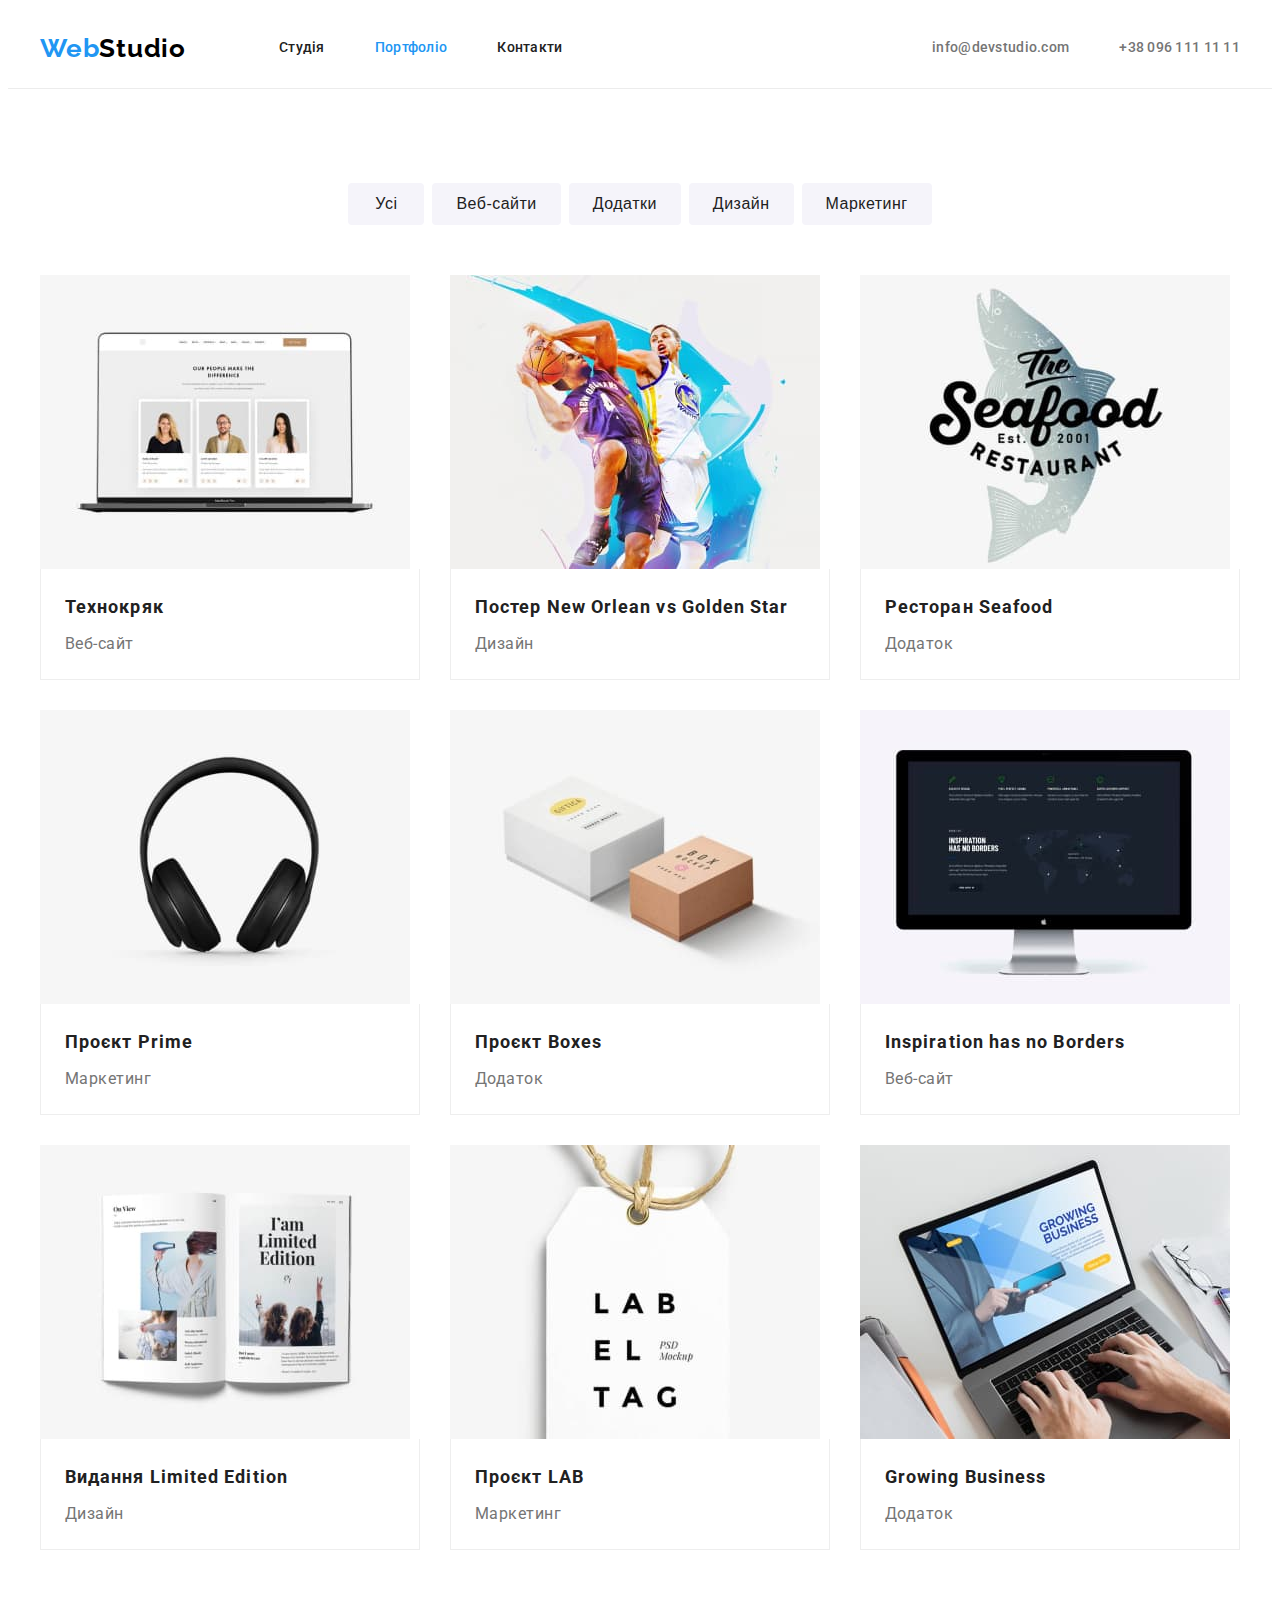
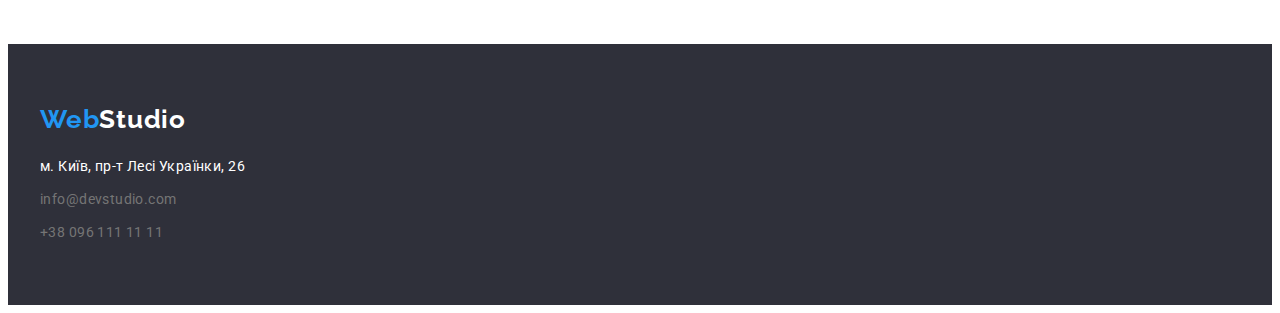
==== portfolio.html @ 536db1f9 "sum" ====
<!DOCTYPE html>
<html lang="uk">
  <head>
    <meta charset="UTF-8" />
    <meta http-equiv="X-UA-Compatible" content="IE=edge" />
    <meta name="viewport" content="width=device-width, initial-scale=1.0" />
    <title>portfolio</title>
    <link rel="preconnect" href="https://fonts.googleapis.com" />
    <link rel="preconnect" href="https://fonts.gstatic.com" crossorigin />
    <link
      href="https://fonts.googleapis.com/css2?family=Raleway:wght@700&family=Roboto:wght@400;500;700;900&display=swap"
      rel="stylesheet"
    />
    <link
      rel="stylesheet"
      href="https://cdnjs.cloudflare.com/ajax/libs/modern-normalize/1.1.0/modern-normalize.min.css"
      integrity="sha512-wpPYUAdjBVSE4KJnH1VR1HeZfpl1ub8YT/NKx4PuQ5NmX2tKuGu6U/JRp5y+Y8XG2tV+wKQpNHVUX03MfMFn9Q=="
      crossorigin="anonymous"
      referrerpolicy="no-referrer"
    />
    <link rel="stylesheet" href="./css/styles.css" />
  </head>
  <body>
    <header>
      <div class="header container">
        <!--logo-->
        <div class="logo-nav">
          <a class="logo" href="./index.html"><span class="logo-web">Web</span>Studio</a>
          <!--navigation-->
          <nav class="nav">
            <ul class="navigation list">
              <li class="navigation-list-item">
                <a class="navigation-item" href="/">Студія</a>
              </li>
              <li class="navigation-list-item">
                <a class="navigation-item active" href="./portfolio.html">Портфоліо</a>
              </li>
              <li class="navigation-list-item"><a class="navigation-item" href="/">Контакти</a></li>
            </ul>
          </nav>
        </div>
        <!--contacts-->
         <ul class="contacts list">
            <li class="contacts-list-item">
              <a class="contacts-item" href="mailto:info@devstudio.com">info@devstudio.com</a>
            </li>
            <li class="contacts-list-item">
              <a class="contacts-item" href="tel:+380961111111">+38 096 111 11 11</a>
            </li>
          </ul>
        </div>
    </header>
    <main>
      <section class="section">
        <div class="portfolio container">
          <h1 class="visually-hidden">Портфоліо</h1>
          <ul class="button list">
            <li class="btn-item">
              <button type="button" class="button-portfolio all">Усі</button>
            </li>
            <li class="btn-item">
              <button type="button" class="button-portfolio">Веб-сайти</button>
            </li>
            <li class="btn-item">
              <button type="button" class="button-portfolio">Додатки</button>
            </li>
            <li class="btn-item"><button type="button" class="button-portfolio">Дизайн</button></li>
            <li class="btn-item">
              <button type="button" class="button-portfolio">Маркетинг</button>
            </li>
          </ul>
          <ul class="portfolio list">
            <li class="portfolio-list-item">
              <a class="portfolio-item" href="/"
                ><img src="./images/portfolio-img1.jpg" width="370" alt="ноутбук" />
                <div class="portfolio-item-title">
                  <h2 class="portfolio-name">Технокряк</h2>
                  <p>Веб-сайт</p>
                </div></a
              >
            </li>
            <li class="portfolio-list-item">
              <a class="portfolio-item" href="/"
                ><img src="./images/portfolio-img2.jpg" width="370" alt="баскетбол" />
                <div class="portfolio-item-title">
                  <h2 class="portfolio-name">Постер New Orlean vs Golden Star</h2>
                  <p>Дизайн</p>
                </div></a
              >
            </li>
            <li class="portfolio-list-item">
              <a class="portfolio-item" href="/"
                ><img src="./images/portfolio-img3.jpg" width="370" alt="риба" />
                <div class="portfolio-item-title">
                  <h2 class="portfolio-name">Ресторан Seafood</h2>
                  <p>Додаток</p>
                </div></a
              >
            </li>
            <li class="portfolio-list-item">
              <a class="portfolio-item" href="/"
                ><img src="./images/portfolio-img4.jpg" width="370" alt="навушники" />
                <div class="portfolio-item-title">
                  <h2 class="portfolio-name">Проєкт Prime</h2>
                  <p>Маркетинг</p>
                </div></a
              >
            </li>
            <li class="portfolio-list-item">
              <a class="portfolio-item" href="/"
                ><img src="./images/portfolio-img5.jpg" width="370" alt="дві коробки" />
                <div class="portfolio-item-title">
                  <h2 class="portfolio-name">Проєкт Boxes</h2>
                  <p>Додаток</p>
                </div></a
              >
            </li>
            <li class="portfolio-list-item">
              <a class="portfolio-item" href="/"
                ><img src="./images/portfolio-img6.jpg" width="370" alt="монітор" />
                <div class="portfolio-item-title">
                  <h2 class="portfolio-name">Inspiration has no Borders</h2>
                  <p>Веб-сайт</p>
                </div></a
              >
            </li>
            <li class="portfolio-list-item">
              <a class="portfolio-item" href="/"
                ><img src="./images/portfolio-img7.jpg" width="370" alt="книга" />
                <div class="portfolio-item-title">
                  <h2 class="portfolio-name">Видання Limited Edition</h2>
                  <p>Дизайн</p>
                </div></a
              >
            </li>
            <li class="portfolio-list-item">
              <a class="portfolio-item" href="/"
                ><img src="./images/portfolio-img8.jpg" width="370" alt="етикетка" />
                <div class="portfolio-item-title">
                  <h2 class="portfolio-name">Проєкт LAB</h2>
                  <p>Маркетинг</p>
                </div></a
              >
            </li>
            <li class="portfolio-list-item">
              <a class="portfolio-item" href="/"
                ><img src="./images/portfolio-img9.jpg" width="370" alt="руки на ноутбуці" />
                <div class="portfolio-item-title">
                  <h2 class="portfolio-name">Growing Business</h2>
                  <p>Додаток</p>
                </div></a
              >
            </li>
          </ul>
        </div>
      </section>
    </main>
    <footer class="footer">
      <div class="footer container">
        <div class="logo-all">
          <a class="logo" href="./index.html"><span class="logo-web">Web</span>Studio</a>
        </div>
        <address>
          <ul class="adress list">
            <li class="adress-item">
              <a class="adress phisical" href="https://cutt.ly/nXoE7GO"
                >м. Київ, пр-т Лесі Українки, 26</a
              >
            </li>
            <li class="adress-item">
              <a class="adress mail" href="mailto:info@devstudio.com">info@devstudio.com</a>
            </li>
            <li class="adress-item">
              <a class="adress phone" href="tel:+380961111111">+38 096 111 11 11</a>
            </li>
          </ul>
        </address>
      </div>
    </footer>
  </body>
</html>
---- css/styles.css ----
:root {
  --accent-color: #2196f3;
  --main-text-color: #212121;
  --gray-text-color: #757575;
  --background-darkblue-color: #2f303a;
  --white-color: #fff;
  --black-color: #000;
  --background-gray-color: #f5f4fa;
  --border-header: #ececec;
  --border-portfolio: #eeeeee;
  --button-hero-active: #188ce8;
}
body {
  font-family: Roboto, sans-serif;
  color: var(--main-text-color);
  background-color: var(--white-color);
}
h1,
h2,
h3,
h4,
h5,
h6,
ul,
p {
  margin: 0;
  padding: 0;
}
.container {
  width: 1200px;
  margin-left: auto;
  margin-right: auto;
  padding: 0 15px;
}
.section {
  padding-top: 94px;
  padding-bottom: 94px;
}
header {
  border-bottom: 1px solid var(--border-header);
}
.header.container {
  display: flex;
  justify-content: space-between;
  align-items: center;
}
.logo-nav {
  display: flex;
  align-items: center;
}

.logo {
  color: var(--black-color);
  font-family: Raleway, sans-serif;
  font-weight: 700;
  font-size: 26px;
  line-height: 1.19;
  text-decoration: none;
  letter-spacing: 0.03em;
}
.logo-web {
  color: var(--accent-color);
}
.list {
  list-style: none;
}
.nav {
  margin-left: 93px;
}

.navigation.list,
.contacts.list {
  font-weight: 500;
  font-size: 14px;
  line-height: 1.14;
  letter-spacing: 0.02em;
  text-decoration: none;
  display: flex;
  align-items: center;
  padding-top: 32px;
  padding-bottom: 32px;
}

.contacts-item {
  color: var(--gray-text-color);
  text-decoration: none;
}
.contacts-list-item {
  margin-right: 50px;
 
}
.contacts-list-item:last-child {
  margin-right: 0;
}
.navigation-list-item {
  margin-right: 50px;
}
.navigation-list-item:last-child {
  margin-right: 0;
}
.navigation-item {
  line-height: 1;
  color: var(--main-text-color);
  text-decoration: none;
  line-height: 1.14;
  letter-spacing: 0.02em;
}

.navigation-item:hover,
.navigation-item:focus,
.contacts-item:hover,
.contacts-item:focus,
.active {
  color: var(--accent-color);
}

.hero {
  background-color: var(--background-darkblue-color);
  text-align: center;
  padding-top: 200px;
  padding-bottom: 200px;
}
.hero-title {
  color: var(--white-color);
  font-weight: 900;
  font-size: 44px;
  line-height: 1.36;
  letter-spacing: 0.06em;
  text-transform: uppercase;
  margin-right: auto;
  margin-left: auto;
  margin-bottom: 30px;
  width: 696px;
}

.button-hero {
  font-weight: 700;
  font-size: 16px;
  line-height: 1.87;
  align-items: center;
  text-align: center;
  letter-spacing: 0.06em;
  cursor: pointer;
  box-shadow: 0px 4px 4px rgba(0, 0, 0, 0.15);
  border-radius: 4px;
  border-color: transparent;
  padding: 10px 32px;
}
.button-hero:hover,
.button-hero:focus {
  background-color: var(--button-hero-active);
}
.button.list {
  display: flex;
  justify-content: center;
  margin-bottom: 50px;
}

.button-portfolio {
  background-color: var(--background-gray-color);
  color: var(--main-text-color);
  font-weight: 500;
  font-size: 16px;
  line-height: 1.62;
  text-align: center;
  letter-spacing: 0.03em;
  cursor: pointer;
  border-radius: 4px;
  border-color: transparent;
  padding: 6px 22px;
}

.button-portfolio.all {
  padding-left: 25px;
  padding-right: 25px;
}
.btn-item {
  margin-right: 8px;
}
.btn-item:last-child {
  margin-right: 0;
}

.button-hero,
.button-portfolio:hover,
.button-portfolio:focus {
  background-color: var(--accent-color);
  color: var(--white-color);
}

.visually-hidden {
  position: absolute;
  white-space: nowrap;
  width: 1px;
  height: 1px;
  overflow: hidden;
  border: 0;
  padding: 0;
  clip: rect(0 0 0 0);
  clip-path: inset(50%);
  margin: -1px;
}

.features.list {
  display: flex;
}
.features-item {
  flex-basis: calc((100%-90px)/4 );
  margin-right: 30px;
}
.features-item:last-child {
  margin-right: 0;
}
.features-name {
  font-weight: 700;
  font-size: 14px;
  line-height: 1.14;
  text-transform: uppercase;
  letter-spacing: 0.03em;
  margin-bottom: 10px;
}
.features-text {
  font-size: 14px;
  line-height: 1.71;
  color: var(--gray-text-color);
  letter-spacing: 0.03em;
}
.specialization.section {
  padding-top: 0;
}
.specialization.list {
  display: flex;
}
.specialization-item {
  margin-right: 30px;
}
.specialization-item:last-child {
  margin-right: 0;
}

.team {
  background-color: var(--background-gray-color);
  text-align: center;
}
.title {
  font-weight: 700;
  font-size: 36px;
  line-height: 1.16;
  text-align: center;
  letter-spacing: 0.03em;
  margin-bottom: 50px;
}
.team.list {
  display: flex;
}
.team-card {
  background-color: var(--white-color);
  text-decoration: none;
  flex-basis: calc((100% - 90px) / 4);
  margin-right: 30px;
  box-shadow: 0px 1px 3px rgba(0, 0, 0, 0.12), 0px 1px 1px rgba(0, 0, 0, 0.14),
    0px 2px 1px rgba(0, 0, 0, 0.2);
  border-radius: 0px 0px 4px 4px;
}
.team-card:last-child {
  margin-right: 0;
}
img {
  display: block;
  max-width: 100%;
  height: auto;
}
.team-name {
  color: var(--main-text-color);
  font-weight: 500;
  font-size: 16px;
  line-height: 1.19;
  letter-spacing: 0.03em;
  margin-bottom: 10px;
}

.team-profession {
  font-size: 16px;
  line-height: 1.19;
  letter-spacing: 0.03em;
  color: var(--gray-text-color);
}
.team-card-name {
  padding-top: 30px;
  padding-bottom: 30px;
}
.button.list {
  display: flex;
}

.portfolio.list {
  display: flex;
  flex-wrap: wrap;
}
.portfolio-list-item {
  flex-basis: calc((100% - 60px) / 3 );
  margin-right: 30px;
  margin-bottom: 30px;
}
.portfolio-list-item:nth-child(3n) {
  margin-right: 0;
}
.portfolio-list-item:nth-last-child(-n + 3) {
  margin-bottom: 0;
}
.portfolio-item-title {
  border: 1px solid var(--border-portfolio);
  border-top: none;
  padding: 20px 24px;
}
.portfolio-item {
  text-decoration: none;
  font-size: 16px;
  line-height: 1.88;
  letter-spacing: 0.03em;
  color: var(--gray-text-color);
}
.portfolio-name {
  font-weight: 700;
  font-size: 18px;
  line-height: 2;
  letter-spacing: 0.06em;
  color: var(--main-text-color);
  margin-bottom: 4px;
}

footer {
  background-color: var(--background-darkblue-color);
  padding-top: 60px;
  padding-bottom: 60px;
}

.logo-all {
  margin-bottom: 20px;
}
.logo-all > .logo,
.adress.phisical {
  color: var(--white-color);
}
.adress {
  color: var(--gray-text-color);
  font-size: 14px;
  line-height: 1.71;
  font-style: normal;
  text-decoration: none;
  letter-spacing: 0.03em;
}
.adress:hover,
.adress:focus {
  color: var(--accent-color);
}
.adress-item {
  margin-bottom: 9px;
}
.adress-item:last-child {
  margin-bottom: 0;
}
.icon-nav{
  margin-right: 10px;
  object-position: 50% 50%;
}
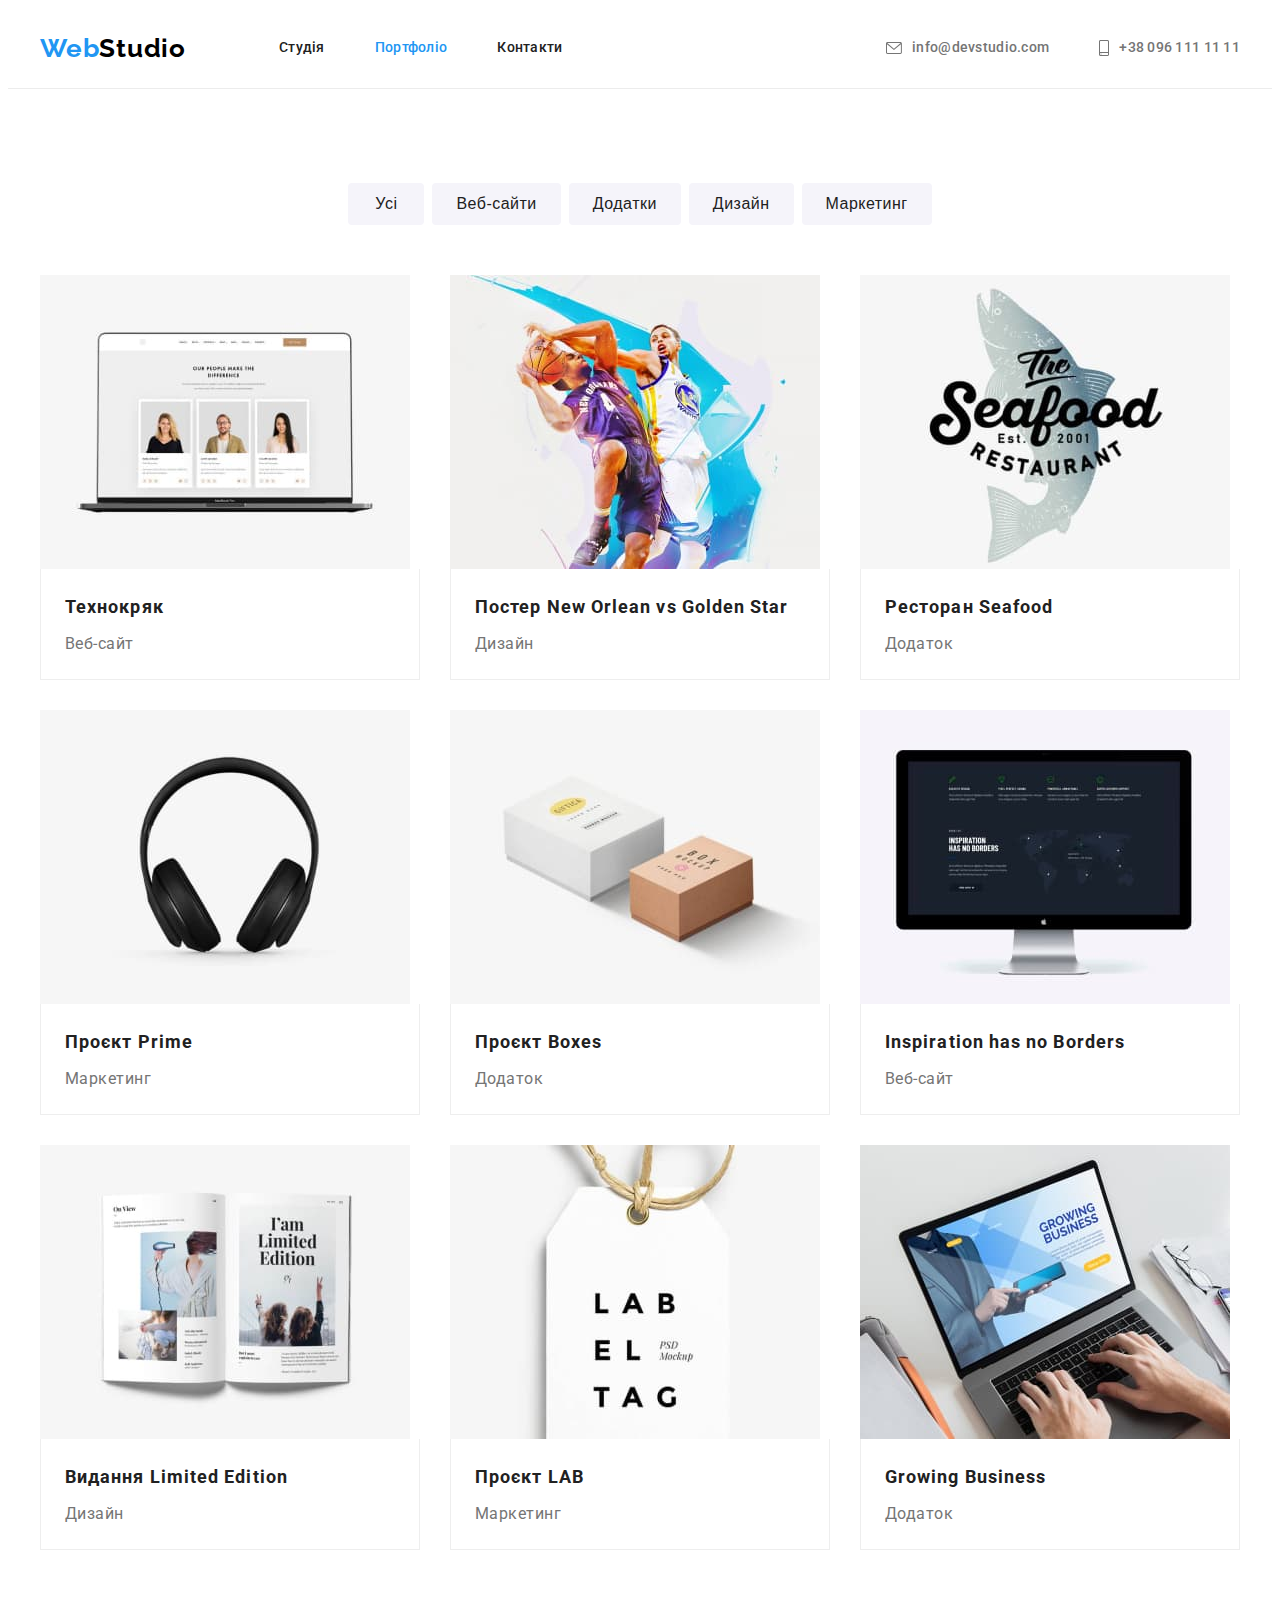
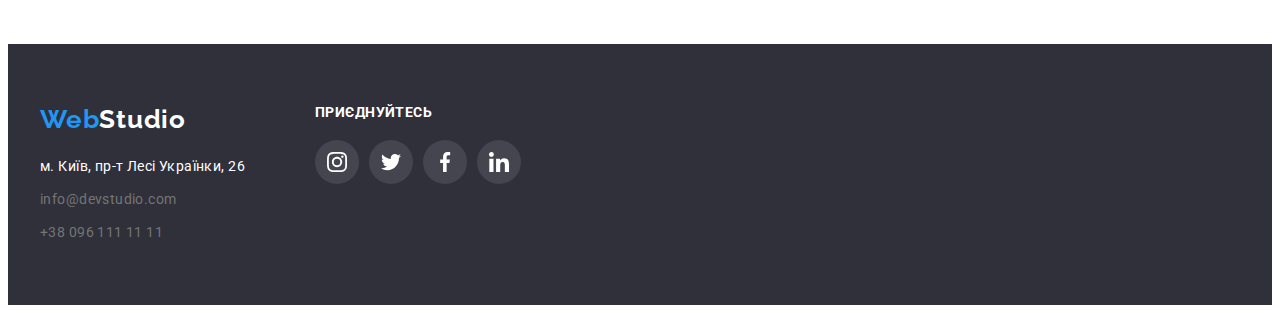
==== commit 4e6f456a: "sum" ====
--- a/portfolio.html
+++ b/portfolio.html
@@ -35,20 +35,28 @@
               <li class="navigation-list-item">
                 <a class="navigation-item active" href="./portfolio.html">Портфоліо</a>
               </li>
-              <li class="navigation-list-item"><a class="navigation-item" href="/">Контакти</a></li>
+              <li class="navigation-list-item"><a class="navigation-item" href="#footer">Контакти</a></li>
             </ul>
           </nav>
         </div>
         <!--contacts-->
-         <ul class="contacts list">
-            <li class="contacts-list-item">
-              <a class="contacts-item" href="mailto:info@devstudio.com">info@devstudio.com</a>
-            </li>
-            <li class="contacts-list-item">
-              <a class="contacts-item" href="tel:+380961111111">+38 096 111 11 11</a>
-            </li>
-          </ul>
-        </div>
+        <ul class="contacts list">
+          <li class="contacts-list-item">
+            <a class="contacts-item" href="mailto:info@devstudio.com"
+              ><svg class="icon-nav" width="16px" height="12px">
+                <use href="./images/icons.svg#icon-mail"></use></svg
+              >info@devstudio.com</a
+            >
+          </li>
+          <li class="contacts-list-item">
+            <a class="contacts-item" href="tel:+380961111111"
+              ><svg class="icon-nav" width="10px" height="16px">
+                <use href="./images/icons.svg#icon-phone"></use></svg
+              >+38 096 111 11 11</a
+            >
+          </li>
+        </ul>
+      </div>
     </header>
     <main>
       <section class="section">
@@ -155,27 +163,58 @@
         </div>
       </section>
     </main>
-    <footer class="footer">
+     <footer id="footer">
       <div class="footer container">
-        <div class="logo-all">
-          <a class="logo" href="./index.html"><span class="logo-web">Web</span>Studio</a>
-        </div>
-        <address>
-          <ul class="adress list">
-            <li class="adress-item">
-              <a class="adress phisical" href="https://cutt.ly/nXoE7GO"
-                >м. Київ, пр-т Лесі Українки, 26</a
-              >
-            </li>
-            <li class="adress-item">
-              <a class="adress mail" href="mailto:info@devstudio.com">info@devstudio.com</a>
-            </li>
-            <li class="adress-item">
-              <a class="adress phone" href="tel:+380961111111">+38 096 111 11 11</a>
-            </li>
-          </ul>
-        </address>
+        <div class="footer contacts">
+          <div class="logo-all">
+            <a class="logo" href="./index.html"><span class="logo-web">Web</span>Studio</a>
+          </div>
+          <address>
+            <ul class="adress list">
+              <li class="adress-item">
+                <a class="adress phisical" href="https://cutt.ly/nXoE7GO"
+                  >м. Київ, пр-т Лесі Українки, 26</a
+                >
+              </li>
+              <li class="adress-item">
+                <a class="adress mail" href="mailto:info@devstudio.com">info@devstudio.com</a>
+              </li>
+              <li class="adress-item">
+                <a class="adress phone" href="tel:+380961111111">+38 096 111 11 11</a>
+              </li>
+            </ul>
+          </address>
+        </div>
+        <div class="footer-links">
+          <h3 class="footer-links-title">ПРИЄДНУЙТЕСЬ</h3>
+          <ul class="footer social list">
+                  <li class="footer social-icon">
+                    <a href="/" class="footer social-link"
+                      ><svg width="20px" height="20px">
+                        <use href="./images/icons.svg#icon-instagram"></use></svg
+                    ></a>
+                  </li>
+                  <li class="footer social-icon">
+                    <a href="/" class="footer social-link"
+                      ><svg width="20px" height="20px">
+                        <use href="./images/icons.svg#icon-twitter"></use></svg
+                    ></a>
+                  </li>
+                  <li class="footer social-icon">
+                    <a href="/" class="footer social-link"
+                      ><svg width="20px" height="20px">
+                        <use href="./images/icons.svg#icon-facebook"></use></svg
+                    ></a>
+                  </li>
+                  <li class="footer social-icon">
+                    <a href="/" class="footer social-link"
+                      ><svg width="20px" height="20px">
+                        <use href="./images/icons.svg#icon-linkedin"></use></svg
+                    ></a>
+                  </li>
+                </ul>
+        </div>
       </div>
     </footer>
   </body>
-</html>
+</html>--- a/css/styles.css
+++ b/css/styles.css
@@ -2,13 +2,16 @@
   --accent-color: #2196f3;
   --main-text-color: #212121;
   --gray-text-color: #757575;
-  --background-darkblue-color: #2f303a;
+  --background-hero: #2f303a;
+  --background-gradient-color: rgba(47, 48, 58, 0.4);
   --white-color: #fff;
   --black-color: #000;
   --background-gray-color: #f5f4fa;
   --border-header: #ececec;
   --border-portfolio: #eeeeee;
   --button-hero-active: #188ce8;
+  --icon-color: #afb1b8;
+  --footer-icon-color:rgba(255, 255, 255, 0.1);
 }
 body {
   font-family: Roboto, sans-serif;
@@ -84,14 +87,21 @@
 .contacts-item {
   color: var(--gray-text-color);
   text-decoration: none;
+  display: flex;
+  align-items: center;
+  justify-content: center;
 }
 .contacts-list-item {
   margin-right: 50px;
- 
 }
 .contacts-list-item:last-child {
   margin-right: 0;
 }
+.icon-nav {
+  margin-right: 10px;
+  fill: currentColor;
+}
+
 .navigation-list-item {
   margin-right: 50px;
 }
@@ -115,10 +125,19 @@
 }
 
 .hero {
-  background-color: var(--background-darkblue-color);
+  background-color: var(--background-hero);
   text-align: center;
   padding-top: 200px;
   padding-bottom: 200px;
+  background-repeat: no-repeat;
+  background-size: 1600px;
+  background-position: center;
+  background-image: linear-gradient(
+      to right,
+      var(--background-gradient-color),
+      var(--background-gradient-color)
+    ),
+    url(../images/background-hero.jpg);
 }
 .hero-title {
   color: var(--white-color);
@@ -180,6 +199,11 @@
 .btn-item:last-child {
   margin-right: 0;
 }
+.btn-item:hover,
+.btn-item:focus{
+  box-shadow: 0px 3px 1px rgba(0, 0, 0, 0.1), 0px 1px 2px rgba(0, 0, 0, 0.08), 0px 2px 2px rgba(0, 0, 0, 0.12);
+  border-radius: 4px;
+}
 
 .button-hero,
 .button-portfolio:hover,
@@ -205,7 +229,7 @@
   display: flex;
 }
 .features-item {
-  flex-basis: calc((100%-90px)/4 );
+  flex-basis: calc((100%-90px) / 4);
   margin-right: 30px;
 }
 .features-item:last-child {
@@ -225,6 +249,16 @@
   color: var(--gray-text-color);
   letter-spacing: 0.03em;
 }
+.features-icon {
+  width: 270px;
+  height: 120px;
+  background-color: var(--background-gray-color);
+  display: flex;
+  justify-content: center;
+  align-items: center;
+  border-radius: 4px;
+  margin-bottom: 30px;
+}
 .specialization.section {
   padding-top: 0;
 }
@@ -284,11 +318,38 @@
   line-height: 1.19;
   letter-spacing: 0.03em;
   color: var(--gray-text-color);
+  margin-bottom: 16px;
 }
 .team-card-name {
   padding-top: 30px;
   padding-bottom: 30px;
 }
+
+.social.list {
+  display: flex;
+  justify-content: center;
+}
+
+.social-link {
+  display: flex;
+  align-items: center;
+  justify-content: center;
+  width: 44px;
+  height: 44px;
+  border-radius: 50%;
+  color: var(--icon-color);
+}
+.social-icon {
+  margin-right: 10px;
+}
+.social-link:hover,
+.social-link:focus {
+  background-color: var(--accent-color);
+  color: var(--white-color);
+}
+.social-link > svg {
+  fill: currentColor;
+}
 .button.list {
   display: flex;
 }
@@ -298,9 +359,13 @@
   flex-wrap: wrap;
 }
 .portfolio-list-item {
-  flex-basis: calc((100% - 60px) / 3 );
+  flex-basis: calc((100% - 60px) / 3);
   margin-right: 30px;
   margin-bottom: 30px;
+}
+.portfolio-list-item:hover,
+.portfolio-list-item:focus{
+  box-shadow: 0px 1px 1px rgba(0, 0, 0, 0.12), 0px 4px 4px rgba(0, 0, 0, 0.06), 1px 4px 6px rgba(0, 0, 0, 0.16);
 }
 .portfolio-list-item:nth-child(3n) {
   margin-right: 0;
@@ -330,7 +395,7 @@
 }
 
 footer {
-  background-color: var(--background-darkblue-color);
+  background-color: var(--background-hero);
   padding-top: 60px;
   padding-bottom: 60px;
 }
@@ -360,7 +425,49 @@
 .adress-item:last-child {
   margin-bottom: 0;
 }
-.icon-nav{
-  margin-right: 10px;
-  object-position: 50% 50%;
-}
+.clients.list{
+display: flex;
+}
+.clients-link{
+display:flex; 
+width:170px;
+height: 92px;
+border: 1px solid var(--icon-color);
+border-radius: 4px;
+justify-content: center;
+align-items: center;
+}
+.clients-item{
+margin-right: 30px;
+}
+.clients-item:last-child{
+margin-right: 0;
+}
+.clients-link:hover,
+.clients-link:focus{
+  border-color: var(--accent-color);
+}
+.footer.container{
+  display: flex;
+}
+.footer-links-title{
+font-family: 'Roboto';
+font-style: normal;
+font-weight: 700;
+font-size: 14px;
+color:var(--white-color);
+line-height: 16px;
+letter-spacing: 0.03em;
+margin-bottom: 20px;
+}
+.footer.social-link{
+  color:var(--white-color);
+  background-color:var(--footer-icon-color);
+}
+.footer.social-link:hover,
+.footer.social-link:focus{
+  background-color: var(--accent-color);
+}
+.footer.contacts{
+margin-right: 70px;
+}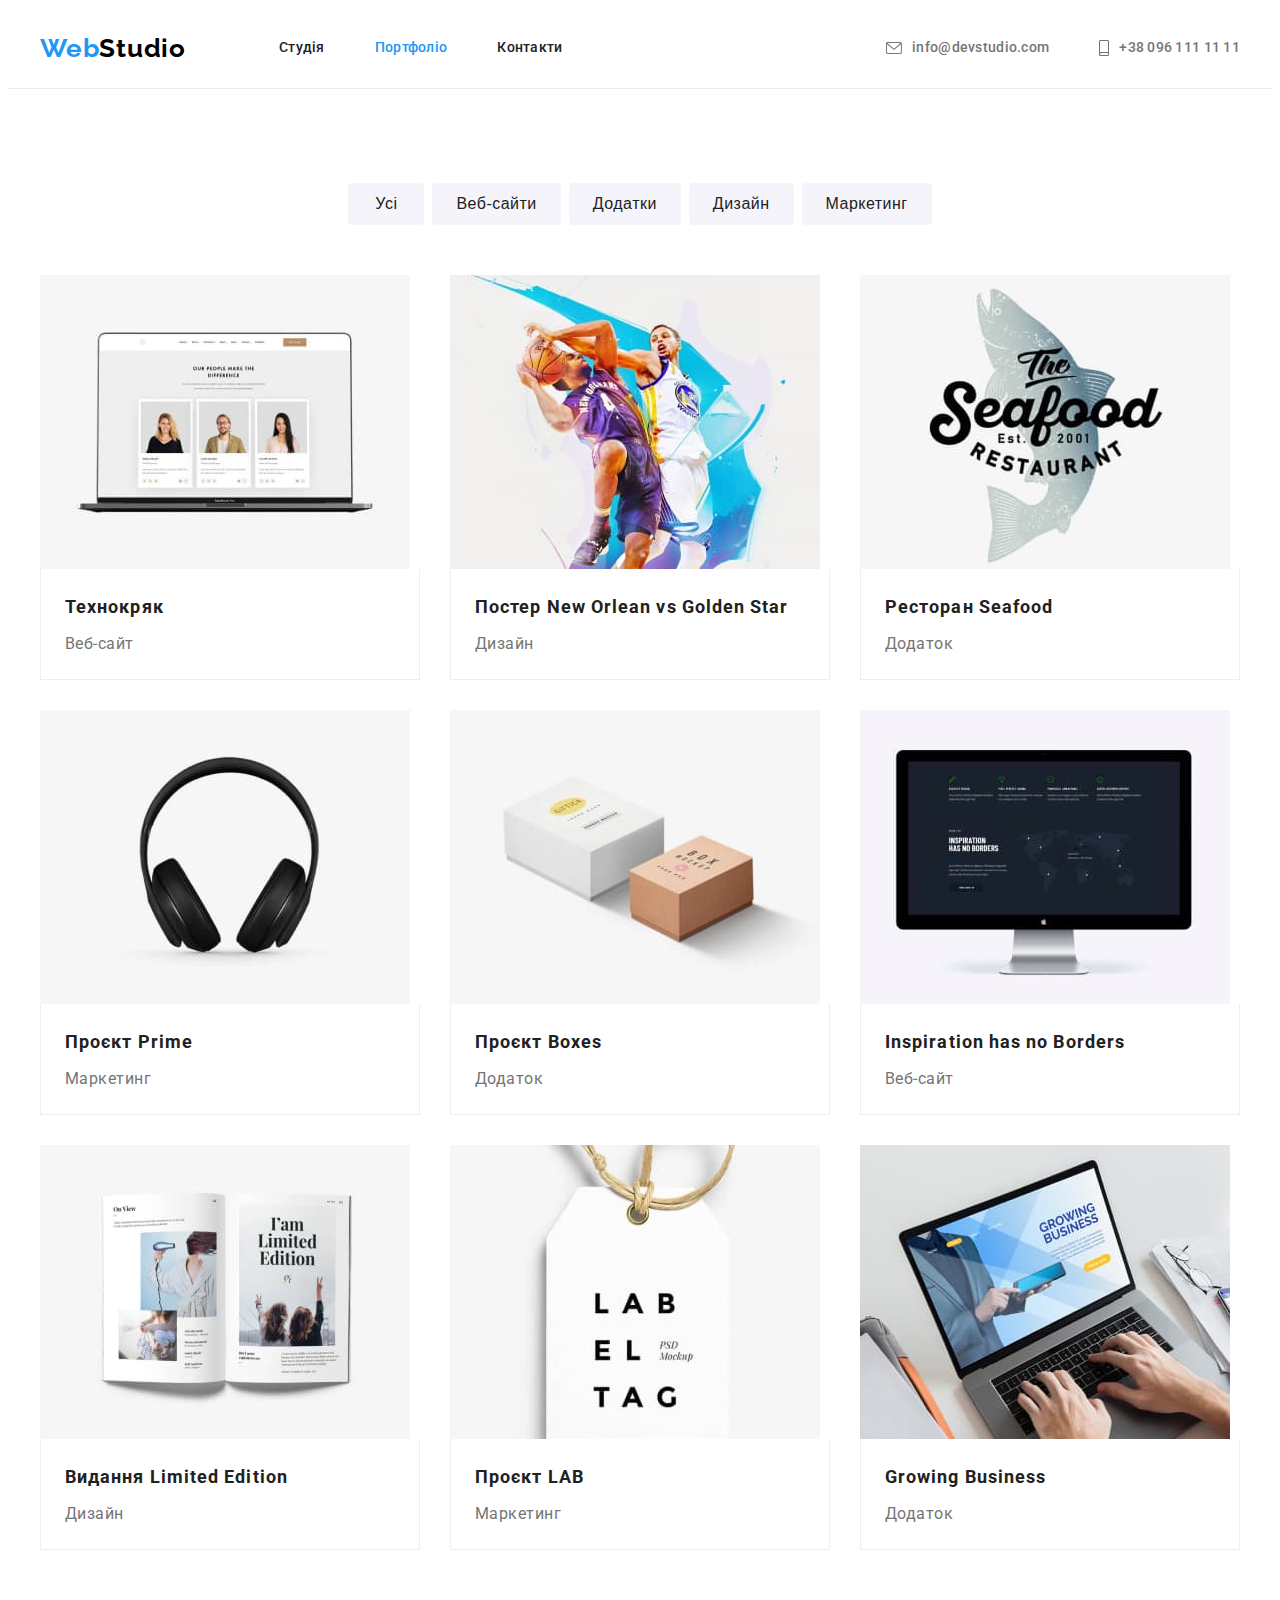
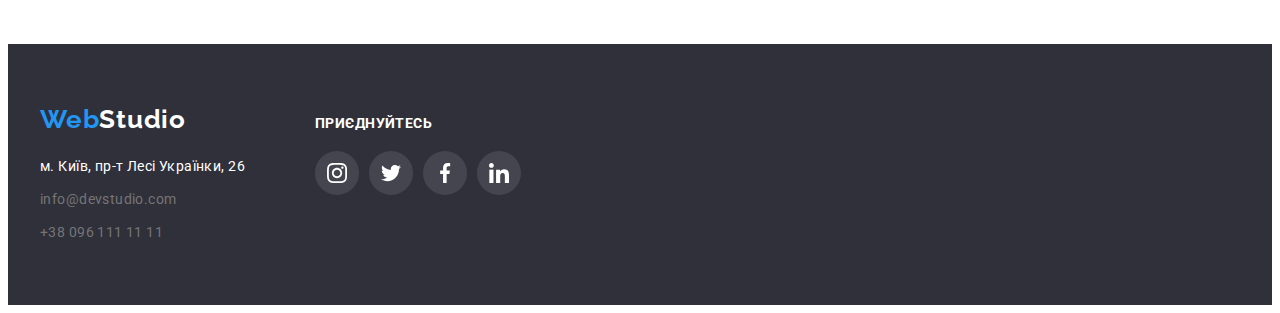
==== commit 86e4e75f: "sum" ====
--- a/portfolio.html
+++ b/portfolio.html
@@ -30,7 +30,7 @@
           <nav class="nav">
             <ul class="navigation list">
               <li class="navigation-list-item">
-                <a class="navigation-item" href="/">Студія</a>
+                <a class="navigation-item" href="./index.html">Студія</a>
               </li>
               <li class="navigation-list-item">
                 <a class="navigation-item active" href="./portfolio.html">Портфоліо</a>
@@ -79,7 +79,7 @@
           </ul>
           <ul class="portfolio list">
             <li class="portfolio-list-item">
-              <a class="portfolio-item" href="/"
+              <a class="portfolio-link" href="/"
                 ><img src="./images/portfolio-img1.jpg" width="370" alt="ноутбук" />
                 <div class="portfolio-item-title">
                   <h2 class="portfolio-name">Технокряк</h2>
@@ -88,7 +88,7 @@
               >
             </li>
             <li class="portfolio-list-item">
-              <a class="portfolio-item" href="/"
+              <a class="portfolio-link" href="/"
                 ><img src="./images/portfolio-img2.jpg" width="370" alt="баскетбол" />
                 <div class="portfolio-item-title">
                   <h2 class="portfolio-name">Постер New Orlean vs Golden Star</h2>
@@ -97,7 +97,7 @@
               >
             </li>
             <li class="portfolio-list-item">
-              <a class="portfolio-item" href="/"
+              <a class="portfolio-link" href="/"
                 ><img src="./images/portfolio-img3.jpg" width="370" alt="риба" />
                 <div class="portfolio-item-title">
                   <h2 class="portfolio-name">Ресторан Seafood</h2>
@@ -106,7 +106,7 @@
               >
             </li>
             <li class="portfolio-list-item">
-              <a class="portfolio-item" href="/"
+              <a class="portfolio-link" href="/"
                 ><img src="./images/portfolio-img4.jpg" width="370" alt="навушники" />
                 <div class="portfolio-item-title">
                   <h2 class="portfolio-name">Проєкт Prime</h2>
@@ -115,7 +115,7 @@
               >
             </li>
             <li class="portfolio-list-item">
-              <a class="portfolio-item" href="/"
+              <a class="portfolio-link" href="/"
                 ><img src="./images/portfolio-img5.jpg" width="370" alt="дві коробки" />
                 <div class="portfolio-item-title">
                   <h2 class="portfolio-name">Проєкт Boxes</h2>
@@ -124,7 +124,7 @@
               >
             </li>
             <li class="portfolio-list-item">
-              <a class="portfolio-item" href="/"
+              <a class="portfolio-link" href="/"
                 ><img src="./images/portfolio-img6.jpg" width="370" alt="монітор" />
                 <div class="portfolio-item-title">
                   <h2 class="portfolio-name">Inspiration has no Borders</h2>
@@ -133,7 +133,7 @@
               >
             </li>
             <li class="portfolio-list-item">
-              <a class="portfolio-item" href="/"
+              <a class="portfolio-link" href="/"
                 ><img src="./images/portfolio-img7.jpg" width="370" alt="книга" />
                 <div class="portfolio-item-title">
                   <h2 class="portfolio-name">Видання Limited Edition</h2>
@@ -142,7 +142,7 @@
               >
             </li>
             <li class="portfolio-list-item">
-              <a class="portfolio-item" href="/"
+              <a class="portfolio-link" href="/"
                 ><img src="./images/portfolio-img8.jpg" width="370" alt="етикетка" />
                 <div class="portfolio-item-title">
                   <h2 class="portfolio-name">Проєкт LAB</h2>
@@ -151,7 +151,7 @@
               >
             </li>
             <li class="portfolio-list-item">
-              <a class="portfolio-item" href="/"
+              <a class="portfolio-link" href="/"
                 ><img src="./images/portfolio-img9.jpg" width="370" alt="руки на ноутбуці" />
                 <div class="portfolio-item-title">
                   <h2 class="portfolio-name">Growing Business</h2>
--- a/css/styles.css
+++ b/css/styles.css
@@ -129,8 +129,11 @@
   text-align: center;
   padding-top: 200px;
   padding-bottom: 200px;
+  margin-left: auto;
+  margin-right: auto;
   background-repeat: no-repeat;
-  background-size: 1600px;
+  max-width: 1600px;
+  background-size: cover;
   background-position: center;
   background-image: linear-gradient(
       to right,
@@ -199,8 +202,8 @@
 .btn-item:last-child {
   margin-right: 0;
 }
-.btn-item:hover,
-.btn-item:focus{
+.button-portfolio:hover,
+.button-portfolio:focus{
   box-shadow: 0px 3px 1px rgba(0, 0, 0, 0.1), 0px 1px 2px rgba(0, 0, 0, 0.08), 0px 2px 2px rgba(0, 0, 0, 0.12);
   border-radius: 4px;
 }
@@ -229,7 +232,7 @@
   display: flex;
 }
 .features-item {
-  flex-basis: calc((100%-90px) / 4);
+  flex-basis: calc((100% - 90px) / 4);
   margin-right: 30px;
 }
 .features-item:last-child {
@@ -250,7 +253,6 @@
   letter-spacing: 0.03em;
 }
 .features-icon {
-  width: 270px;
   height: 120px;
   background-color: var(--background-gray-color);
   display: flex;
@@ -363,10 +365,6 @@
   margin-right: 30px;
   margin-bottom: 30px;
 }
-.portfolio-list-item:hover,
-.portfolio-list-item:focus{
-  box-shadow: 0px 1px 1px rgba(0, 0, 0, 0.12), 0px 4px 4px rgba(0, 0, 0, 0.06), 1px 4px 6px rgba(0, 0, 0, 0.16);
-}
 .portfolio-list-item:nth-child(3n) {
   margin-right: 0;
 }
@@ -378,12 +376,17 @@
   border-top: none;
   padding: 20px 24px;
 }
-.portfolio-item {
+.portfolio-link {
+  display: block;
   text-decoration: none;
   font-size: 16px;
   line-height: 1.88;
   letter-spacing: 0.03em;
   color: var(--gray-text-color);
+}
+.portfolio-link:hover,
+.portfolio-link:focus{
+  box-shadow: 0px 1px 1px rgba(0, 0, 0, 0.12), 0px 4px 4px rgba(0, 0, 0, 0.06), 1px 4px 6px rgba(0, 0, 0, 0.16);
 }
 .portfolio-name {
   font-weight: 700;
@@ -427,6 +430,9 @@
 }
 .clients.list{
 display: flex;
+}
+.clients-link>svg{
+fill: currentColor;
 }
 .clients-link{
 display:flex; 
@@ -436,6 +442,7 @@
 border-radius: 4px;
 justify-content: center;
 align-items: center;
+color:var(--icon-color);
 }
 .clients-item{
 margin-right: 30px;
@@ -446,9 +453,12 @@
 .clients-link:hover,
 .clients-link:focus{
   border-color: var(--accent-color);
-}
+  color:var(--accent-color);
+}
+
 .footer.container{
   display: flex;
+  align-items: baseline;
 }
 .footer-links-title{
 font-family: 'Roboto';
